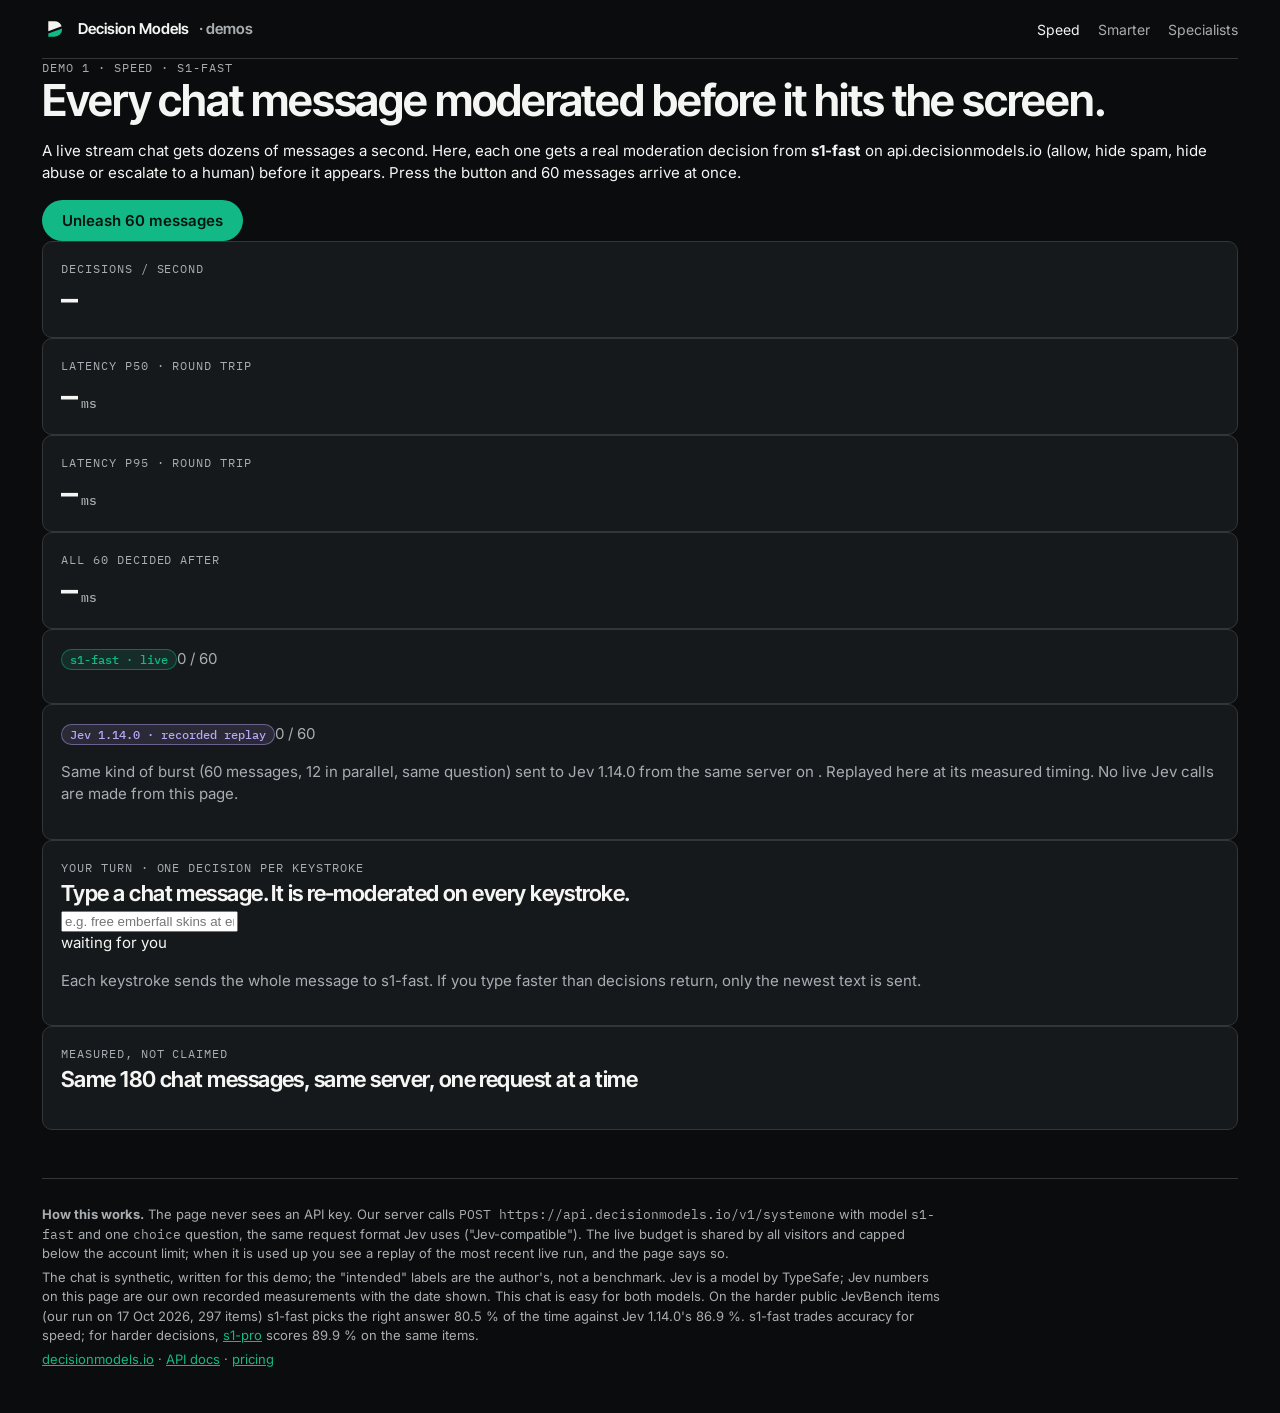
==== speed/public/index.html @ 3c43c9e7 "Speed and smarter demos for decisionmodels.io Co-Authored-By: Claude Opus 5.5 <noreply@anthropic.com" ====
<!doctype html>
<html lang="en">
<head>
<meta charset="utf-8">
<meta name="viewport" content="width=device-width, initial-scale=1">
<title>Firehose — every chat message moderated live with s1-fast · Decision Models</title>
<meta name="description" content="A live stream chat where every single message is moderated by s1-fast from decisionmodels.io before it is shown. Live decisions per second and latency, next to recorded Jev 1.14.0 measurements.">
<link rel="icon" href="/shared/favicon.svg">
<link rel="stylesheet" href="/shared/base.css">
<link rel="stylesheet" href="/style.css">
</head>
<body>
<div class="wrap">
  <header class="top">
    <a class="brand" href="https://decisionmodels.io"><img src="/shared/favicon.svg" width="26" height="26" alt="">Decision Models <span class="muted">· demos</span></a>
    <nav>
      <a class="on" href="https://dm-speed.app.mintapis.com">Speed</a>
      <a href="https://dm-smarter.app.mintapis.com">Smarter</a>
      <a href="https://dm-specialists.app.mintapis.com">Specialists</a>
    </nav>
  </header>

  <section class="hero">
    <div class="eyebrow">Demo 1 · speed · s1-fast</div>
    <h1>Every chat message moderated <span class="em">before it hits the screen.</span></h1>
    <p class="lead">A live stream chat gets dozens of messages a second. Here, each one gets a real moderation decision from <b>s1-fast</b> on api.decisionmodels.io (allow, hide spam, hide abuse or escalate to a human) before it appears. Press the button and 60 messages arrive at once.</p>
    <div class="actions">
      <button id="go" class="btn">Unleash 60 messages</button>
      <span id="note" class="muted small"></span>
    </div>
  </section>

  <section class="stats">
    <div class="card"><div class="eyebrow">Decisions / second</div><div class="stat" id="s-rate">–</div></div>
    <div class="card"><div class="eyebrow">Latency p50 · round trip</div><div class="stat" id="s-p50">–<small>ms</small></div></div>
    <div class="card"><div class="eyebrow">Latency p95 · round trip</div><div class="stat" id="s-p95">–<small>ms</small></div></div>
    <div class="card"><div class="eyebrow">All 60 decided after</div><div class="stat" id="s-wall">–<small>ms</small></div></div>
  </section>

  <section class="lanes">
    <div class="card lane">
      <div class="lane-head"><span class="pill s1">s1-fast · live</span><span class="muted small" id="s1-count">0 / 60</span></div>
      <div class="bar"><div id="s1-bar"></div></div>
      <ol id="chat" class="chat" aria-live="polite"></ol>
    </div>
    <div class="card lane">
      <div class="lane-head"><span class="pill jev">Jev 1.14.0 · recorded replay</span><span class="muted small" id="jev-count">0 / 60</span></div>
      <div class="bar jevbar"><div id="jev-bar"></div></div>
      <p class="muted small" id="jev-explain">Same kind of burst (60 messages, 12 in parallel, same question) sent to Jev 1.14.0 from the same server on <span class="rec-date"></span>. Replayed here at its measured timing. No live Jev calls are made from this page.</p>
      <ol id="jevchat" class="chat dim"></ol>
    </div>
  </section>

  <section class="card typer">
    <div class="eyebrow">Your turn · one decision per keystroke</div>
    <h2>Type a chat message. It is re-moderated on every keystroke.</h2>
    <input id="typed" class="typed" type="text" maxlength="400" autocomplete="off" spellcheck="false" placeholder="e.g. free emberfall skins at emb3r-gifts.xyz, hurry!!">
    <div class="verdict"><span id="v-choice" class="badge">waiting for you</span><span id="v-ms" class="mono muted"></span><span id="v-count" class="mono muted"></span></div>
    <p class="muted small">Each keystroke sends the whole message to s1-fast. If you type faster than decisions return, only the newest text is sent.</p>
  </section>

  <section class="card measured">
    <div class="eyebrow">Measured, not claimed</div>
    <h2>Same 180 chat messages, same server, one request at a time</h2>
    <div id="table"></div>
    <p class="muted small" id="method"></p>
  </section>

  <footer class="foot">
    <p><b>How this works.</b> The page never sees an API key. Our server calls <span class="mono">POST https://api.decisionmodels.io/v1/systemone</span> with model <span class="mono">s1-fast</span> and one <span class="mono">choice</span> question, the same request format Jev uses ("Jev-compatible"). The live budget is shared by all visitors and capped below the account limit; when it is used up you see a replay of the most recent live run, and the page says so.</p>
    <p>The chat is synthetic, written for this demo; the "intended" labels are the author's, not a benchmark. Jev is a model by TypeSafe; Jev numbers on this page are our own recorded measurements with the date shown. This chat is easy for both models. On the harder public JevBench items (our run on 17 Oct 2026, 297 items) s1-fast picks the right answer 80.5 % of the time against Jev 1.14.0's 86.9 %. s1-fast trades accuracy for speed; for harder decisions, <a href="https://dm-smarter.app.mintapis.com">s1-pro</a> scores 89.9 % on the same items.</p>
    <p><a href="https://decisionmodels.io">decisionmodels.io</a> · <a href="https://decisionmodels.io/docs">API docs</a> · <a href="https://decisionmodels.io/pricing">pricing</a></p>
  </footer>
</div>
<script src="/app.js"></script>
</body>
</html>
---- shared/base.css ----
/* Shared look for the decisionmodels.io demos — Decision Models brand tokens, dark theme. */
@font-face { font-family: "Inter Tight"; src: url("/shared/fonts/inter-tight-latin.woff2") format("woff2"); font-weight: 100 900; font-display: swap; }
@font-face { font-family: "Inter Tight"; src: url("/shared/fonts/inter-tight-latin-ext.woff2") format("woff2"); font-weight: 100 900; font-display: swap; unicode-range: U+0100-024F, U+1E00-1EFF; }
@font-face { font-family: "Inter"; src: url("/shared/fonts/inter-latin.woff2") format("woff2"); font-weight: 100 900; font-display: swap; }
@font-face { font-family: "Inter"; src: url("/shared/fonts/inter-latin-ext.woff2") format("woff2"); font-weight: 100 900; font-display: swap; unicode-range: U+0100-024F, U+1E00-1EFF; }
@font-face { font-family: "IBM Plex Mono"; src: url("/shared/fonts/ibm-plex-mono-latin-400.woff2") format("woff2"); font-weight: 400; font-display: swap; }
@font-face { font-family: "IBM Plex Mono"; src: url("/shared/fonts/ibm-plex-mono-latin-500.woff2") format("woff2"); font-weight: 500; font-display: swap; }

:root {
  --ink: #0B0C0E; --surface: #16191C; --surface-2: #1D2125; --line: #30363A; --muted: #A8ADB1;
  --bone: #F5F6F3; --emerald: #12B886; --emerald-dim: #0E9F71; --emerald-wash: rgba(18,184,134,.12);
  --amber: #F1CE78; --amber-wash: rgba(241,206,120,.12); --red: #F0806E; --red-wash: rgba(240,128,110,.13);
  --blue: #A7C1FA; --blue-wash: rgba(167,193,250,.12);
  --jev: #B9A6F5; --jev-wash: rgba(185,166,245,.12);
  --display: "Inter Tight", Inter, system-ui, sans-serif; --text: Inter, system-ui, sans-serif;
  --mono: "IBM Plex Mono", ui-monospace, monospace; --radius: 10px;
}
* { box-sizing: border-box; }
html, body { margin: 0; background: var(--ink); color: var(--bone); font-family: var(--text); font-size: 15px; line-height: 1.5; }
a { color: var(--emerald); }
h1, h2, h3 { font-family: var(--display); letter-spacing: -0.025em; font-weight: 640; margin: 0; }
h1 { font-size: clamp(28px, 4vw, 44px); line-height: 1.08; }
h2 { font-size: 22px; }
.eyebrow { font-family: var(--mono); text-transform: uppercase; letter-spacing: .08em; font-size: 12px; color: var(--muted); }
.mono { font-family: var(--mono); }
.muted { color: var(--muted); }
.wrap { max-width: 1240px; margin: 0 auto; padding: 0 22px; }
header.top { display: flex; align-items: center; gap: 12px; padding: 16px 0; border-bottom: 1px solid var(--line); }
header.top .brand { display: flex; align-items: center; gap: 10px; color: var(--bone); text-decoration: none; font-family: var(--display); font-weight: 620; }
header.top nav { margin-left: auto; display: flex; gap: 18px; font-size: 14px; }
header.top nav a { color: var(--muted); text-decoration: none; }
header.top nav a.on, header.top nav a:hover { color: var(--bone); }
.card { background: var(--surface); border: 1px solid var(--line); border-radius: var(--radius); padding: 18px; }
.btn { font: 600 15px var(--text); border: 0; border-radius: 999px; padding: 11px 20px; cursor: pointer; background: var(--emerald); color: #04130D; }
.btn:disabled { opacity: .5; cursor: default; }
.btn.ghost { background: transparent; color: var(--bone); border: 1px solid var(--line); }
.pill { display: inline-block; font: 500 12px var(--mono); padding: 2px 8px; border-radius: 999px; border: 1px solid var(--line); color: var(--muted); }
.pill.s1 { color: var(--emerald); border-color: rgba(18,184,134,.45); background: var(--emerald-wash); }
.pill.jev { color: var(--jev); border-color: rgba(185,166,245,.45); background: var(--jev-wash); }
.stat { font: 600 34px var(--display); letter-spacing: -0.03em; font-variant-numeric: tabular-nums; }
.stat small { font: 500 13px var(--mono); color: var(--muted); letter-spacing: 0; margin-left: 4px; }
footer.foot { border-top: 1px solid var(--line); margin-top: 48px; padding: 22px 0 40px; color: var(--muted); font-size: 13px; }
footer.foot p { margin: 4px 0; max-width: 900px; }
.grid2 { display: grid; grid-template-columns: 1fr 1fr; gap: 18px; }
@media (max-width: 860px) { .grid2 { grid-template-columns: 1fr; } header.top nav { display: none; } }
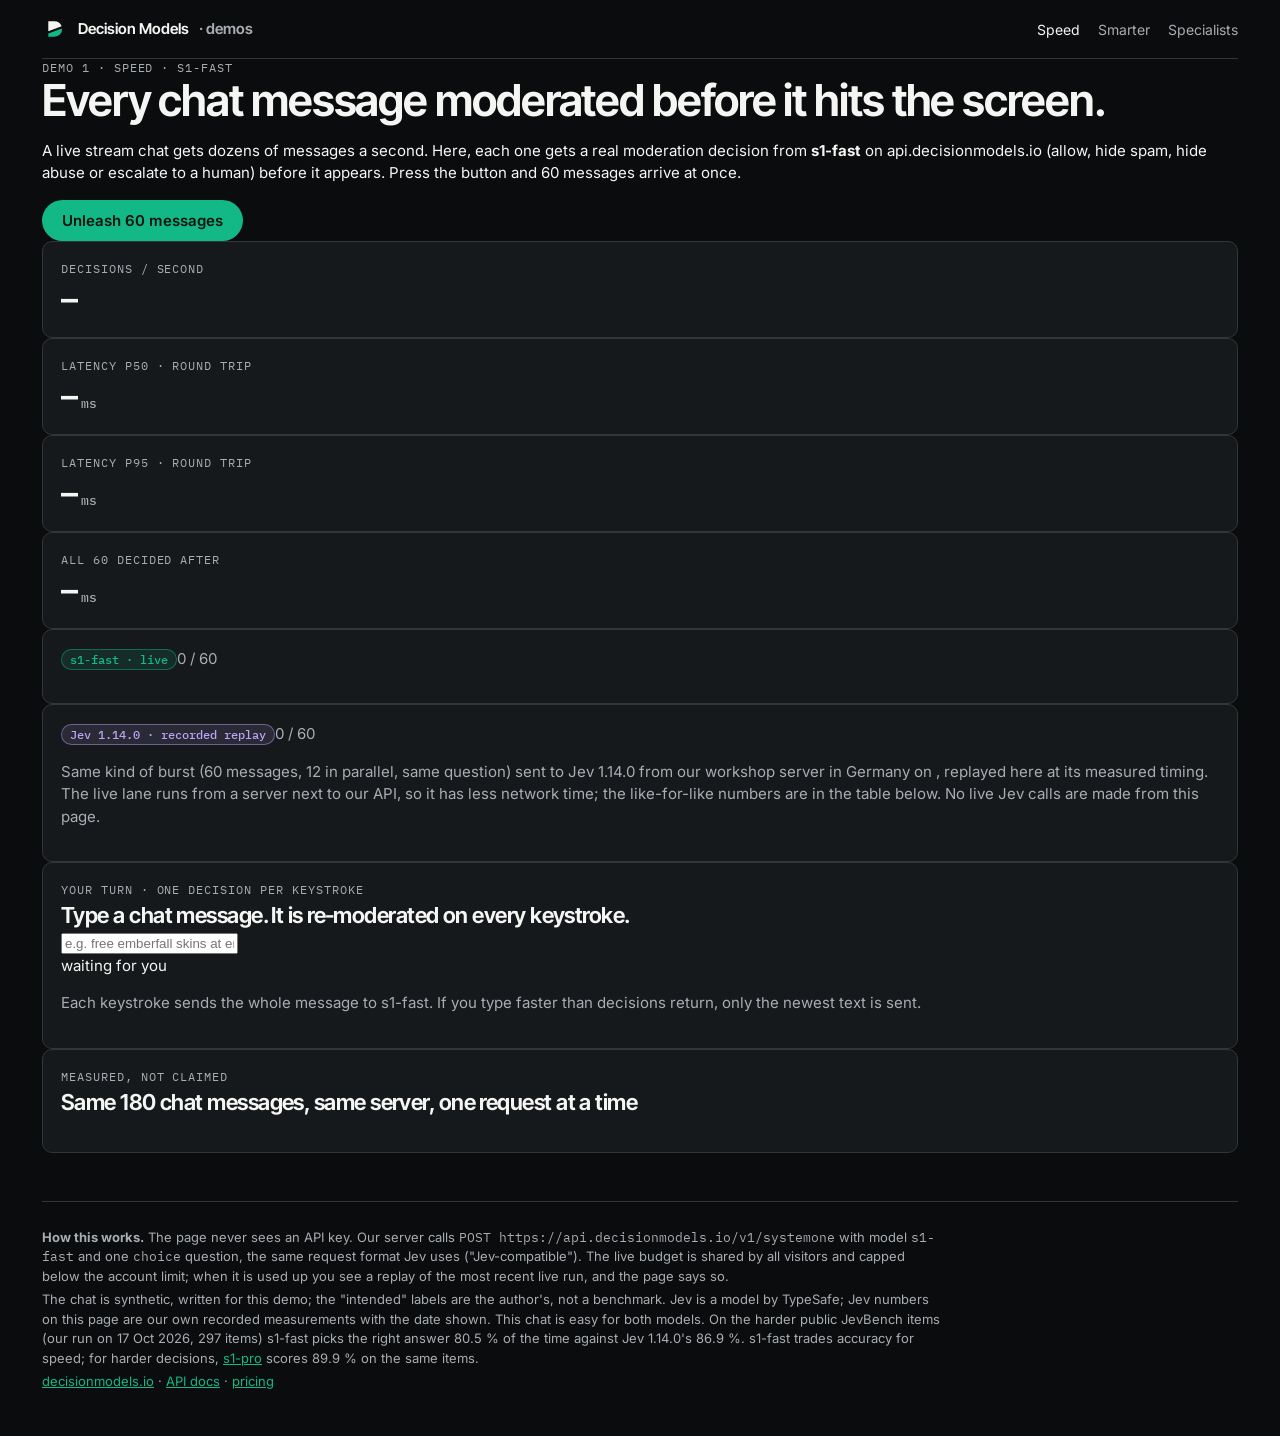
==== commit feb66876: "speed: burst comparison with honest network-path note Co-Authored-By: Claude Opus 5.5 <noreply@anthr" ====
--- a/speed/public/index.html
+++ b/speed/public/index.html
@@ -46,7 +46,7 @@
     <div class="card lane">
       <div class="lane-head"><span class="pill jev">Jev 1.14.0 · recorded replay</span><span class="muted small" id="jev-count">0 / 60</span></div>
       <div class="bar jevbar"><div id="jev-bar"></div></div>
-      <p class="muted small" id="jev-explain">Same kind of burst (60 messages, 12 in parallel, same question) sent to Jev 1.14.0 from the same server on <span class="rec-date"></span>. Replayed here at its measured timing. No live Jev calls are made from this page.</p>
+      <p class="muted small" id="jev-explain">Same kind of burst (60 messages, 12 in parallel, same question) sent to Jev 1.14.0 from our workshop server in Germany on <span class="rec-date"></span>, replayed here at its measured timing. The live lane runs from a server next to our API, so it has less network time; the like-for-like numbers are in the table below. No live Jev calls are made from this page.</p>
       <ol id="jevchat" class="chat dim"></ol>
     </div>
   </section>
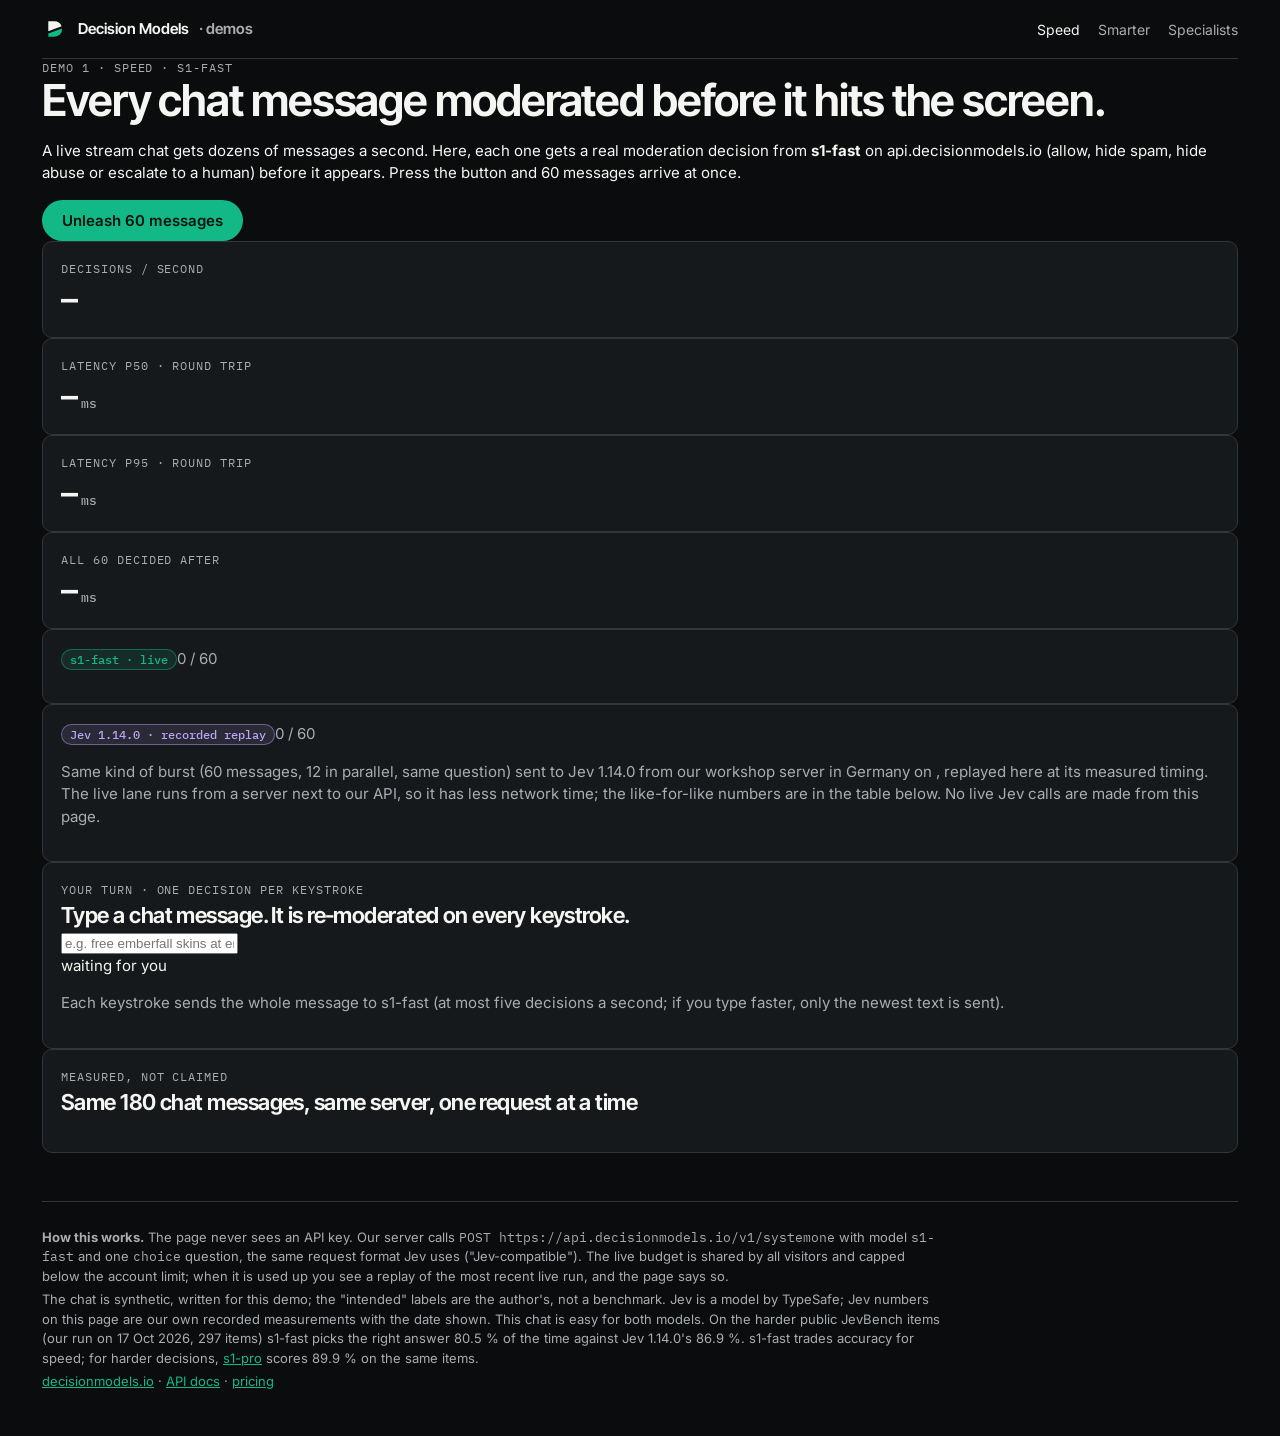
==== commit 73b8ef1f: "speed: throttle keystroke decisions to 5/s with quiet retry; relax per-IP keystroke limit Co-Authore" ====
--- a/speed/public/index.html
+++ b/speed/public/index.html
@@ -56,7 +56,7 @@
     <h2>Type a chat message. It is re-moderated on every keystroke.</h2>
     <input id="typed" class="typed" type="text" maxlength="400" autocomplete="off" spellcheck="false" placeholder="e.g. free emberfall skins at emb3r-gifts.xyz, hurry!!">
     <div class="verdict"><span id="v-choice" class="badge">waiting for you</span><span id="v-ms" class="mono muted"></span><span id="v-count" class="mono muted"></span></div>
-    <p class="muted small">Each keystroke sends the whole message to s1-fast. If you type faster than decisions return, only the newest text is sent.</p>
+    <p class="muted small">Each keystroke sends the whole message to s1-fast (at most five decisions a second; if you type faster, only the newest text is sent).</p>
   </section>
 
   <section class="card measured">
